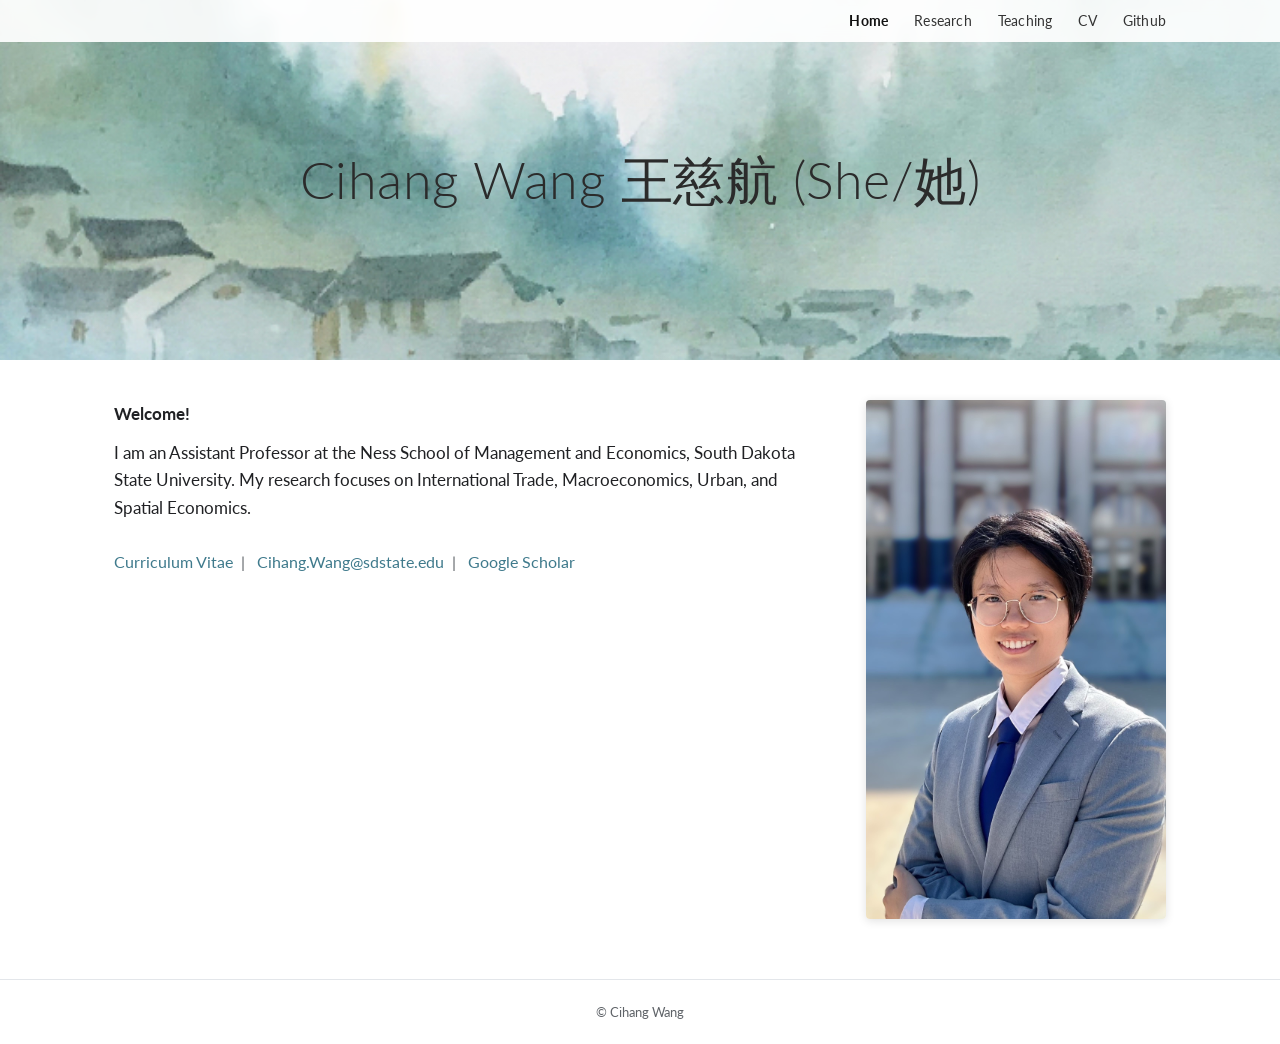
==== index.html @ ebbb6ee0 "Initial personal website (ported from Google Sites) Co-Authored-By: Claude Fable 5.1 <noreply@anthro" ====
<!DOCTYPE html>
<html lang="en">
<head>
<meta charset="utf-8">
<meta name="viewport" content="width=device-width, initial-scale=1">
<title>Cihang Wang</title>
<meta name="description" content="Cihang Wang, Assistant Professor of Economics at South Dakota State University. International trade, macroeconomics, urban and spatial economics.">
<link rel="preconnect" href="https://fonts.googleapis.com">
<link href="https://fonts.googleapis.com/css2?family=Lato:wght@300;400;700&display=swap" rel="stylesheet">
<link rel="stylesheet" href="style.css">
</head>
<body>
<nav class="nav"><div class="inner">
  <a href="index.html" class="active">Home</a>
  <a href="research.html">Research</a>
  <a href="teaching.html">Teaching</a>
  <a href="https://drive.google.com/file/d/1KTPrr-0RdF5kyh7rdaB-tEJAktrF6789/view" target="_blank" rel="noopener">CV</a>
  <a href="https://github.com/cwang153/Economics-Code" target="_blank" rel="noopener">Github</a>
</div></nav>

<header class="hero tall"><h1>Cihang Wang 王慈航 (She/她)</h1></header>

<main class="wrap">
  <div class="home">
    <div>
      <p><strong>Welcome!</strong></p>
      <p>I am an Assistant Professor at the Ness School of Management and Economics, South Dakota State University. My research focuses on International Trade, Macroeconomics, Urban, and Spatial Economics.</p>
      <p class="links">
        <a href="https://drive.google.com/file/d/1KTPrr-0RdF5kyh7rdaB-tEJAktrF6789/view" target="_blank" rel="noopener">Curriculum Vitae</a><span>|</span>
        <a href="mailto:Cihang.Wang@sdstate.edu">Cihang.Wang@sdstate.edu</a><span>|</span>
        <a href="https://scholar.google.com/citations?user=YXd0_x0AAAAJ&amp;hl=en" target="_blank" rel="noopener">Google Scholar</a>
      </p>
    </div>
    <img src="assets/portrait.jpg" alt="Portrait of Cihang Wang">
  </div>
</main>

<footer>&copy; Cihang Wang</footer>
</body>
</html>
---- style.css ----
:root{
  --bg:#ffffff; --text:#202124; --muted:#5f6368; --accent:#3f7a8c; --accent-dark:#2f5e6c;
  --rule:#e3e6ea; --nav-bg:rgba(255,255,255,.92);
}
*{box-sizing:border-box}
html{scroll-behavior:smooth}
body{margin:0;font-family:"Lato","Helvetica Neue",Arial,sans-serif;font-size:17px;line-height:1.6;color:var(--text);background:var(--bg)}
a{color:var(--accent);text-decoration:none}
a:hover{text-decoration:underline}

/* top nav */
.nav{position:absolute;top:0;left:0;right:0;z-index:5;background:var(--nav-bg);backdrop-filter:blur(6px)}
.nav .inner{max-width:1100px;margin:0 auto;padding:10px 24px;display:flex;justify-content:flex-end;gap:26px;flex-wrap:wrap}
.nav a{color:#333;font-size:14px;letter-spacing:.2px}
.nav a.active{font-weight:700;color:#111}

/* banner */
.hero{position:relative;height:300px;background:url("assets/banner.jpg") center 42%/cover no-repeat;display:flex;align-items:center;justify-content:center}
.hero::after{content:"";position:absolute;inset:0;background:linear-gradient(rgba(255,255,255,.25),rgba(255,255,255,.05))}
.hero h1{position:relative;z-index:1;font-weight:300;font-size:46px;margin:0;color:#2b2b2b;text-align:center;padding:0 16px;letter-spacing:.5px}
.hero.tall{height:360px}
.hero.tall h1{font-size:52px}

/* layout */
.wrap{max-width:1100px;margin:0 auto;padding:40px 24px 60px}
h2{font-weight:300;font-size:32px;color:var(--accent);margin:36px 0 14px}
h2:first-child{margin-top:0}
h3{font-weight:700;font-size:19px;margin:28px 0 6px}
p{margin:0 0 12px}
.small{font-size:15px;color:var(--muted)}
hr{border:0;border-top:1px solid var(--rule);margin:36px 0}

/* home */
.home{display:grid;grid-template-columns:1fr 300px;gap:40px;align-items:start}
.home img{width:100%;border-radius:4px;box-shadow:0 2px 10px rgba(0,0,0,.12)}
.links{margin-top:28px;font-size:16px}
.links a + span{margin:0 8px;color:var(--muted)}

/* research */
.paper{margin:0 0 26px;padding-bottom:22px;border-bottom:1px solid var(--rule)}
.paper:last-child{border-bottom:0}
.paper .title{font-weight:700;font-size:18px;margin:0 0 4px}
.paper .tag{display:inline-block;font-size:13px;background:#eef3f5;color:var(--accent-dark);border-radius:3px;padding:1px 8px;margin-left:6px;vertical-align:middle}
.paper .meta{font-size:15px;color:var(--muted);margin:2px 0}
.paper .meta b{color:#333}
details{margin-top:8px}
summary{cursor:pointer;color:var(--accent);font-weight:700;font-size:15px;list-style:none;display:inline}
summary::-webkit-details-marker{display:none}
summary::after{content:"+";margin-left:2px}
details[open] summary::after{content:"\2212"}
details .abstract{margin:10px 0 0;padding:12px 16px;background:#f7f9fa;border-left:3px solid var(--accent);font-size:15.5px;text-align:justify}
.paper .wp{font-size:15px;margin-left:14px}

/* teaching */
.course{margin:6px 0}
.awards li{margin:8px 0}
.notes{columns:2;column-gap:40px;padding-left:20px}
.notes li{break-inside:avoid;margin:4px 0}

footer{border-top:1px solid var(--rule);padding:22px 24px;text-align:center;font-size:13px;color:var(--muted)}

@media (max-width:760px){
  .home{grid-template-columns:1fr}
  .home img{max-width:280px}
  .hero{height:220px}.hero h1{font-size:30px}.hero.tall{height:260px}.hero.tall h1{font-size:34px}
  .notes{columns:1}
  .nav .inner{justify-content:center;gap:18px}
  body{font-size:16px}
}
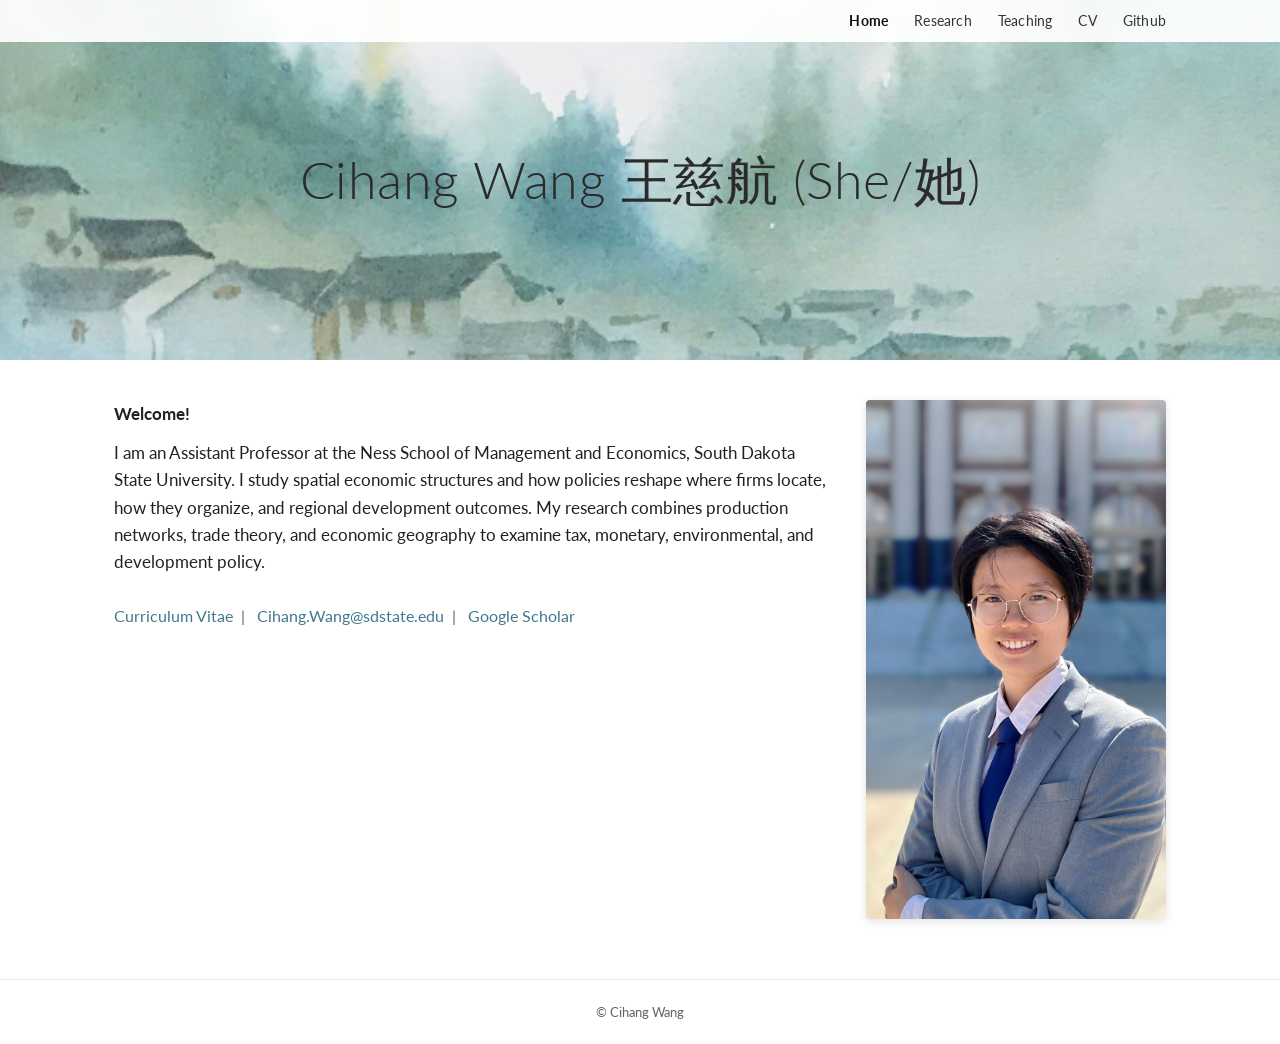
==== commit 4bfcb702: "Update research agenda statement on home page Co-Authored-By: Claude Haiku 4.5 <noreply@anthropic.co" ====
--- a/index.html
+++ b/index.html
@@ -5,8 +5,10 @@
 <meta name="viewport" content="width=device-width, initial-scale=1">
 <title>Cihang Wang</title>
 <meta name="description" content="Cihang Wang, Assistant Professor of Economics at South Dakota State University. International trade, macroeconomics, urban and spatial economics.">
+<meta name="google-site-verification" content="iHKdxoclQwtP8t50NsIBE6Vy9hi4pXJjRZaTLTX1CVA" />
 <link rel="preconnect" href="https://fonts.googleapis.com">
 <link href="https://fonts.googleapis.com/css2?family=Lato:wght@300;400;700&display=swap" rel="stylesheet">
+<link rel="canonical" href="https://cihangwang2.github.io/">
 <link rel="stylesheet" href="style.css">
 </head>
 <body>
@@ -15,7 +17,7 @@
   <a href="research.html">Research</a>
   <a href="teaching.html">Teaching</a>
   <a href="https://drive.google.com/file/d/1KTPrr-0RdF5kyh7rdaB-tEJAktrF6789/view" target="_blank" rel="noopener">CV</a>
-  <a href="https://github.com/cwang153/Economics-Code" target="_blank" rel="noopener">Github</a>
+  <a href="https://github.com/cihangwang2/Economics-Code" target="_blank" rel="noopener">Github</a>
 </div></nav>
 
 <header class="hero tall"><h1>Cihang Wang 王慈航 (She/她)</h1></header>
@@ -24,7 +26,7 @@
   <div class="home">
     <div>
       <p><strong>Welcome!</strong></p>
-      <p>I am an Assistant Professor at the Ness School of Management and Economics, South Dakota State University. My research focuses on International Trade, Macroeconomics, Urban, and Spatial Economics.</p>
+      <p>I am an Assistant Professor at the Ness School of Management and Economics, South Dakota State University. I study spatial economic structures and how policies reshape where firms locate, how they organize, and regional development outcomes. My research combines production networks, trade theory, and economic geography to examine tax, monetary, environmental, and development policy.</p>
       <p class="links">
         <a href="https://drive.google.com/file/d/1KTPrr-0RdF5kyh7rdaB-tEJAktrF6789/view" target="_blank" rel="noopener">Curriculum Vitae</a><span>|</span>
         <a href="mailto:Cihang.Wang@sdstate.edu">Cihang.Wang@sdstate.edu</a><span>|</span>
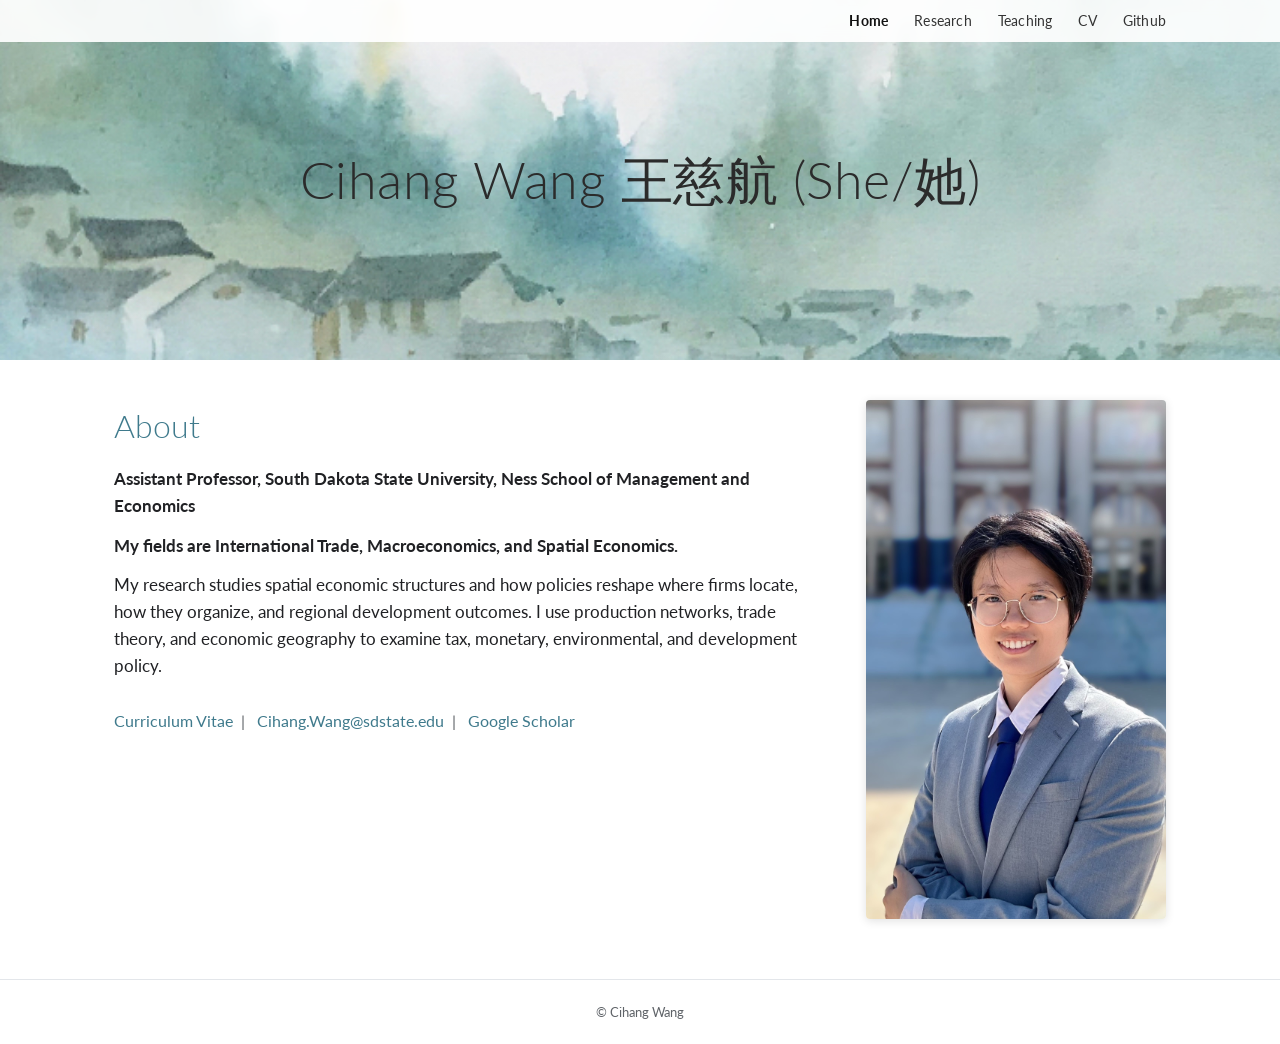
==== commit 90a69d4f: "Update home page with cleaner About format Co-Authored-By: Claude Haiku 4.5 <noreply@anthropic.com>" ====
--- a/index.html
+++ b/index.html
@@ -4,11 +4,11 @@
 <meta charset="utf-8">
 <meta name="viewport" content="width=device-width, initial-scale=1">
 <title>Cihang Wang</title>
-<meta name="description" content="Cihang Wang, Assistant Professor of Economics at South Dakota State University. International trade, macroeconomics, urban and spatial economics.">
+<meta name="description" content="Cihang Wang, Assistant Professor of Economics at South Dakota State University. International trade, macroeconomics, spatial economics.">
 <meta name="google-site-verification" content="iHKdxoclQwtP8t50NsIBE6Vy9hi4pXJjRZaTLTX1CVA" />
+<link rel="canonical" href="https://cihangwang2.github.io/">
 <link rel="preconnect" href="https://fonts.googleapis.com">
 <link href="https://fonts.googleapis.com/css2?family=Lato:wght@300;400;700&display=swap" rel="stylesheet">
-<link rel="canonical" href="https://cihangwang2.github.io/">
 <link rel="stylesheet" href="style.css">
 </head>
 <body>
@@ -25,8 +25,14 @@
 <main class="wrap">
   <div class="home">
     <div>
-      <p><strong>Welcome!</strong></p>
-      <p>I am an Assistant Professor at the Ness School of Management and Economics, South Dakota State University. I study spatial economic structures and how policies reshape where firms locate, how they organize, and regional development outcomes. My research combines production networks, trade theory, and economic geography to examine tax, monetary, environmental, and development policy.</p>
+      <h2 style="margin-top: 0;">About</h2>
+      
+      <p><strong>Assistant Professor, South Dakota State University, Ness School of Management and Economics</strong></p>
+      
+      <p><strong>My fields are International Trade, Macroeconomics, and Spatial Economics.</strong></p>
+      
+      <p>My research studies spatial economic structures and how policies reshape where firms locate, how they organize, and regional development outcomes. I use production networks, trade theory, and economic geography to examine tax, monetary, environmental, and development policy.</p>
+      
       <p class="links">
         <a href="https://drive.google.com/file/d/1KTPrr-0RdF5kyh7rdaB-tEJAktrF6789/view" target="_blank" rel="noopener">Curriculum Vitae</a><span>|</span>
         <a href="mailto:Cihang.Wang@sdstate.edu">Cihang.Wang@sdstate.edu</a><span>|</span>
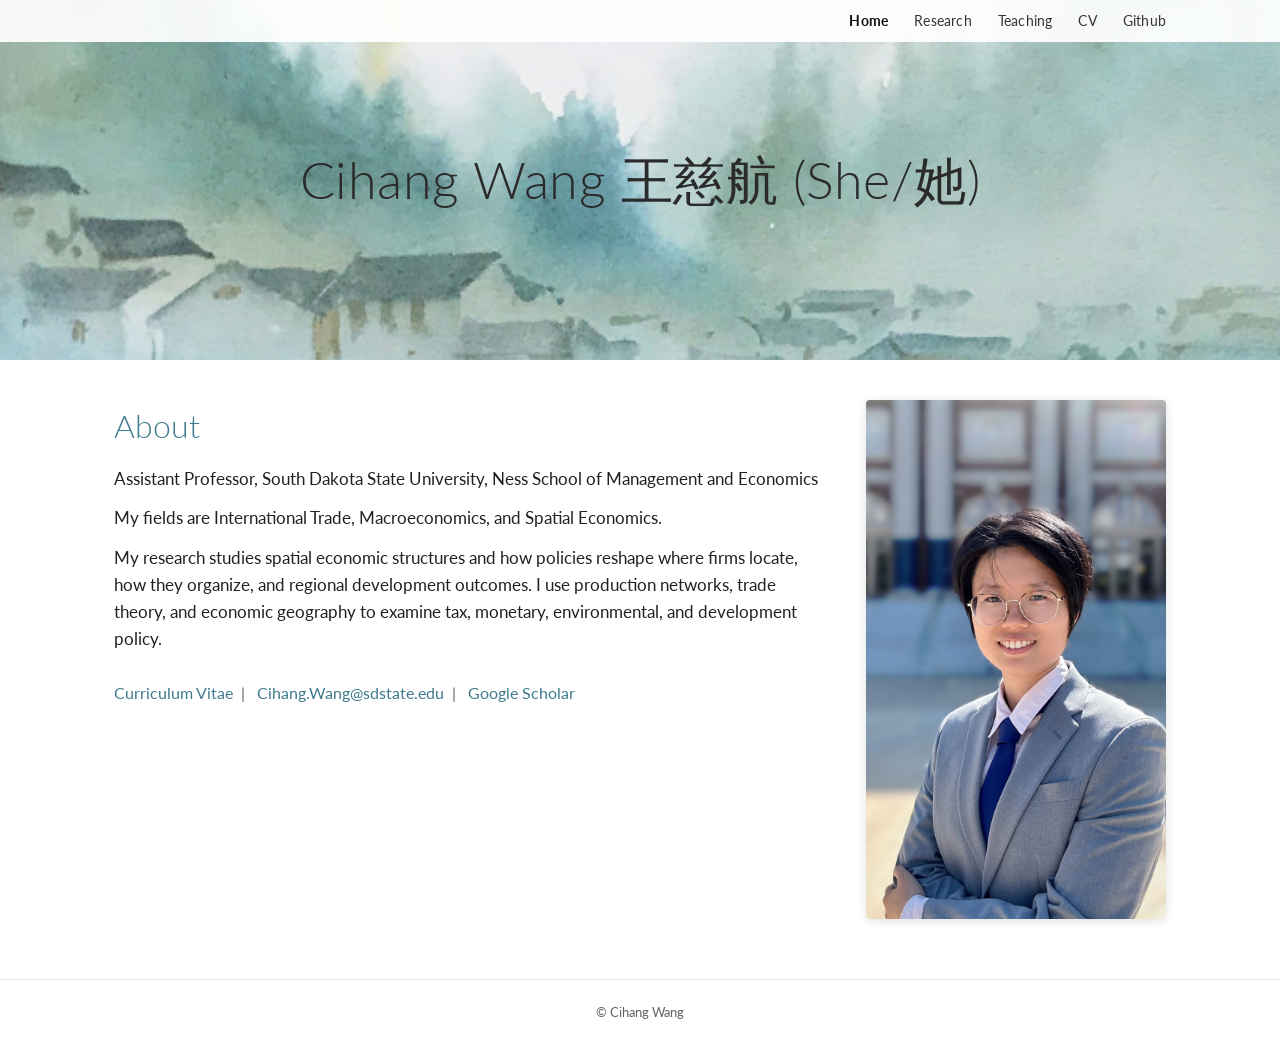
==== commit 40d31616: "Remove bold formatting from About section Co-Authored-By: Claude Haiku 4.5 <noreply@anthropic.com>" ====
--- a/index.html
+++ b/index.html
@@ -27,9 +27,9 @@
     <div>
       <h2 style="margin-top: 0;">About</h2>
       
-      <p><strong>Assistant Professor, South Dakota State University, Ness School of Management and Economics</strong></p>
+      <p>Assistant Professor, South Dakota State University, Ness School of Management and Economics</p>
       
-      <p><strong>My fields are International Trade, Macroeconomics, and Spatial Economics.</strong></p>
+      <p>My fields are International Trade, Macroeconomics, and Spatial Economics.</p>
       
       <p>My research studies spatial economic structures and how policies reshape where firms locate, how they organize, and regional development outcomes. I use production networks, trade theory, and economic geography to examine tax, monetary, environmental, and development policy.</p>
       
